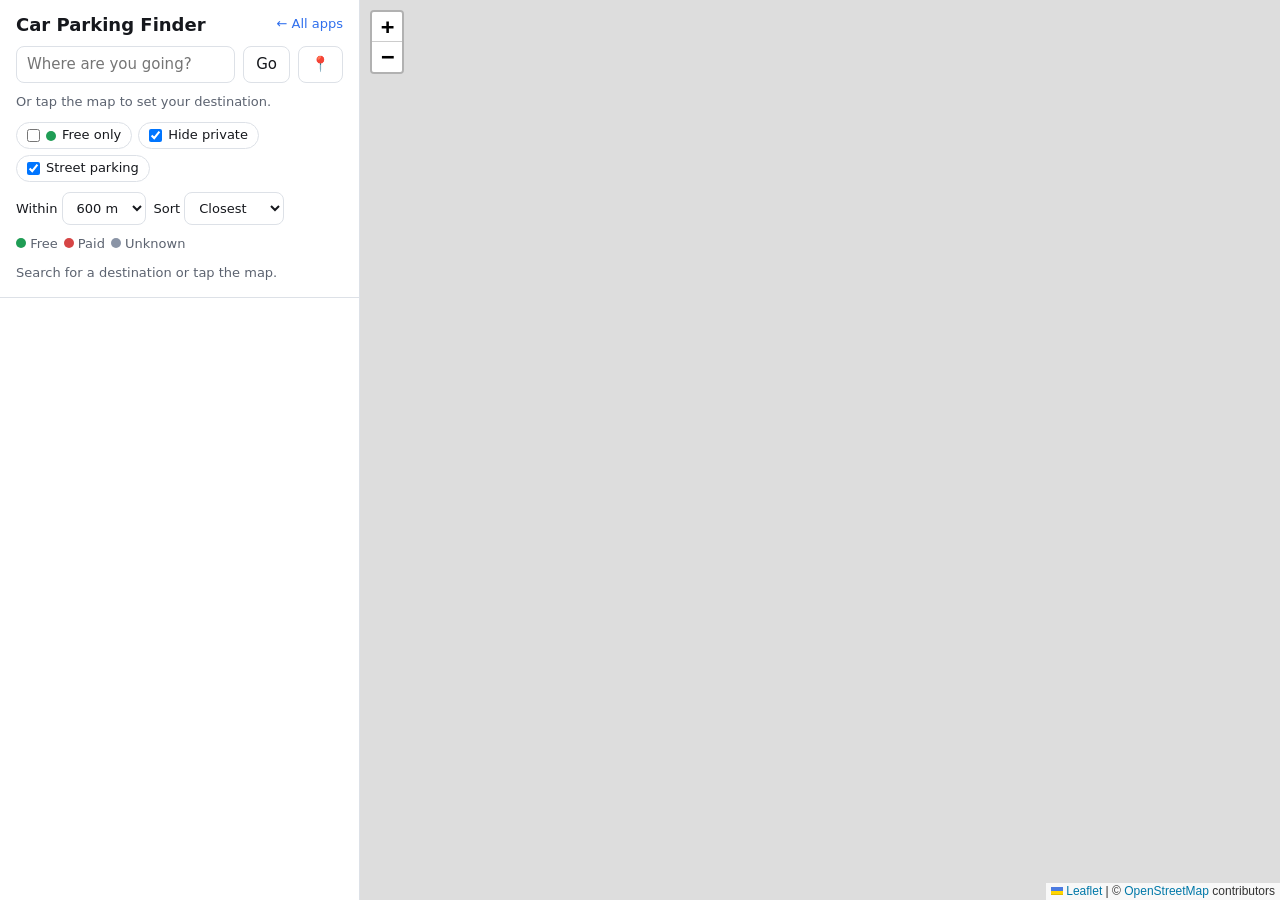
==== apps/car-parking/index.html @ b23f4ded "Add app idea tracker, truck stop map and car parking finder (v0) - index.html + data/ideas.js: track" ====
<!doctype html>
<html lang="en">
<head>
  <meta charset="utf-8" />
  <meta name="viewport" content="width=device-width, initial-scale=1" />
  <title>Car Parking Finder</title>
  <link rel="stylesheet" href="../../shared/vendor/leaflet/leaflet.css" />
  <link rel="stylesheet" href="../../shared/style.css" />
</head>
<body>
  <div class="map-app">
    <aside class="panel">
      <div class="panel-head">
        <div class="title-row">
          <h1>Car Parking Finder</h1>
          <a class="back" href="../../">← All apps</a>
        </div>

        <form class="row" id="searchForm">
          <input type="search" id="place" placeholder="Where are you going?" aria-label="Destination" />
          <button type="submit">Go</button>
          <button type="button" id="locate" title="Use my location">📍</button>
        </form>
        <div class="muted small">Or tap the map to set your destination.</div>

        <div class="chips">
          <label class="chip"><input type="checkbox" id="fFree" /><span class="dot" style="background:#1f9d55"></span>Free only</label>
          <label class="chip"><input type="checkbox" id="fPublic" checked />Hide private</label>
          <label class="chip"><input type="checkbox" id="fStreet" checked />Street parking</label>
        </div>
        <div class="row small">
          <label>Within
            <select id="radius">
              <option value="300">300 m</option>
              <option value="600" selected>600 m</option>
              <option value="1000">1 km</option>
              <option value="2000">2 km</option>
            </select>
          </label>
          <label>Sort
            <select id="sort">
              <option value="dist">Closest</option>
              <option value="free">Free first</option>
              <option value="size">Biggest</option>
            </select>
          </label>
        </div>
        <div class="chips small muted">
          <span><span class="dot" style="background:#1f9d55"></span> Free</span>
          <span><span class="dot" style="background:#d64545"></span> Paid</span>
          <span><span class="dot" style="background:#8a94a6"></span> Unknown</span>
        </div>

        <div class="status" id="status">Search for a destination or tap the map.</div>
      </div>
      <div class="list" id="list"></div>
    </aside>
    <div class="map-wrap"><div id="map"></div></div>
  </div>

  <script src="../../shared/vendor/leaflet/leaflet.js"></script>
  <script src="../../shared/map-utils.js"></script>
  <script src="app.js"></script>
</body>
</html>
---- shared/vendor/leaflet/leaflet.css ----
/* required styles */

.leaflet-pane,
.leaflet-tile,
.leaflet-marker-icon,
.leaflet-marker-shadow,
.leaflet-tile-container,
.leaflet-pane > svg,
.leaflet-pane > canvas,
.leaflet-zoom-box,
.leaflet-image-layer,
.leaflet-layer {
	position: absolute;
	left: 0;
	top: 0;
	}
.leaflet-container {
	overflow: hidden;
	}
.leaflet-tile,
.leaflet-marker-icon,
.leaflet-marker-shadow {
	-webkit-user-select: none;
	   -moz-user-select: none;
	        user-select: none;
	  -webkit-user-drag: none;
	}
/* Prevents IE11 from highlighting tiles in blue */
.leaflet-tile::selection {
	background: transparent;
}
/* Safari renders non-retina tile on retina better with this, but Chrome is worse */
.leaflet-safari .leaflet-tile {
	image-rendering: -webkit-optimize-contrast;
	}
/* hack that prevents hw layers "stretching" when loading new tiles */
.leaflet-safari .leaflet-tile-container {
	width: 1600px;
	height: 1600px;
	-webkit-transform-origin: 0 0;
	}
.leaflet-marker-icon,
.leaflet-marker-shadow {
	display: block;
	}
/* .leaflet-container svg: reset svg max-width decleration shipped in Joomla! (joomla.org) 3.x */
/* .leaflet-container img: map is broken in FF if you have max-width: 100% on tiles */
.leaflet-container .leaflet-overlay-pane svg {
	max-width: none !important;
	max-height: none !important;
	}
.leaflet-container .leaflet-marker-pane img,
.leaflet-container .leaflet-shadow-pane img,
.leaflet-container .leaflet-tile-pane img,
.leaflet-container img.leaflet-image-layer,
.leaflet-container .leaflet-tile {
	max-width: none !important;
	max-height: none !important;
	width: auto;
	padding: 0;
	}

.leaflet-container img.leaflet-tile {
	/* See: https://bugs.chromium.org/p/chromium/issues/detail?id=600120 */
	mix-blend-mode: plus-lighter;
}

.leaflet-container.leaflet-touch-zoom {
	-ms-touch-action: pan-x pan-y;
	touch-action: pan-x pan-y;
	}
.leaflet-container.leaflet-touch-drag {
	-ms-touch-action: pinch-zoom;
	/* Fallback for FF which doesn't support pinch-zoom */
	touch-action: none;
	touch-action: pinch-zoom;
}
.leaflet-container.leaflet-touch-drag.leaflet-touch-zoom {
	-ms-touch-action: none;
	touch-action: none;
}
.leaflet-container {
	-webkit-tap-highlight-color: transparent;
}
.leaflet-container a {
	-webkit-tap-highlight-color: rgba(51, 181, 229, 0.4);
}
.leaflet-tile {
	filter: inherit;
	visibility: hidden;
	}
.leaflet-tile-loaded {
	visibility: inherit;
	}
.leaflet-zoom-box {
	width: 0;
	height: 0;
	-moz-box-sizing: border-box;
	     box-sizing: border-box;
	z-index: 800;
	}
/* workaround for https://bugzilla.mozilla.org/show_bug.cgi?id=888319 */
.leaflet-overlay-pane svg {
	-moz-user-select: none;
	}

.leaflet-pane         { z-index: 400; }

.leaflet-tile-pane    { z-index: 200; }
.leaflet-overlay-pane { z-index: 400; }
.leaflet-shadow-pane  { z-index: 500; }
.leaflet-marker-pane  { z-index: 600; }
.leaflet-tooltip-pane   { z-index: 650; }
.leaflet-popup-pane   { z-index: 700; }

.leaflet-map-pane canvas { z-index: 100; }
.leaflet-map-pane svg    { z-index: 200; }

.leaflet-vml-shape {
	width: 1px;
	height: 1px;
	}
.lvml {
	behavior: url(#default#VML);
	display: inline-block;
	position: absolute;
	}


/* control positioning */

.leaflet-control {
	position: relative;
	z-index: 800;
	pointer-events: visiblePainted; /* IE 9-10 doesn't have auto */
	pointer-events: auto;
	}
.leaflet-top,
.leaflet-bottom {
	position: absolute;
	z-index: 1000;
	pointer-events: none;
	}
.leaflet-top {
	top: 0;
	}
.leaflet-right {
	right: 0;
	}
.leaflet-bottom {
	bottom: 0;
	}
.leaflet-left {
	left: 0;
	}
.leaflet-control {
	float: left;
	clear: both;
	}
.leaflet-right .leaflet-control {
	float: right;
	}
.leaflet-top .leaflet-control {
	margin-top: 10px;
	}
.leaflet-bottom .leaflet-control {
	margin-bottom: 10px;
	}
.leaflet-left .leaflet-control {
	margin-left: 10px;
	}
.leaflet-right .leaflet-control {
	margin-right: 10px;
	}


/* zoom and fade animations */

.leaflet-fade-anim .leaflet-popup {
	opacity: 0;
	-webkit-transition: opacity 0.2s linear;
	   -moz-transition: opacity 0.2s linear;
	        transition: opacity 0.2s linear;
	}
.leaflet-fade-anim .leaflet-map-pane .leaflet-popup {
	opacity: 1;
	}
.leaflet-zoom-animated {
	-webkit-transform-origin: 0 0;
	    -ms-transform-origin: 0 0;
	        transform-origin: 0 0;
	}
svg.leaflet-zoom-animated {
	will-change: transform;
}

.leaflet-zoom-anim .leaflet-zoom-animated {
	-webkit-transition: -webkit-transform 0.25s cubic-bezier(0,0,0.25,1);
	   -moz-transition:    -moz-transform 0.25s cubic-bezier(0,0,0.25,1);
	        transition:         transform 0.25s cubic-bezier(0,0,0.25,1);
	}
.leaflet-zoom-anim .leaflet-tile,
.leaflet-pan-anim .leaflet-tile {
	-webkit-transition: none;
	   -moz-transition: none;
	        transition: none;
	}

.leaflet-zoom-anim .leaflet-zoom-hide {
	visibility: hidden;
	}


/* cursors */

.leaflet-interactive {
	cursor: pointer;
	}
.leaflet-grab {
	cursor: -webkit-grab;
	cursor:    -moz-grab;
	cursor:         grab;
	}
.leaflet-crosshair,
.leaflet-crosshair .leaflet-interactive {
	cursor: crosshair;
	}
.leaflet-popup-pane,
.leaflet-control {
	cursor: auto;
	}
.leaflet-dragging .leaflet-grab,
.leaflet-dragging .leaflet-grab .leaflet-interactive,
.leaflet-dragging .leaflet-marker-draggable {
	cursor: move;
	cursor: -webkit-grabbing;
	cursor:    -moz-grabbing;
	cursor:         grabbing;
	}

/* marker & overlays interactivity */
.leaflet-marker-icon,
.leaflet-marker-shadow,
.leaflet-image-layer,
.leaflet-pane > svg path,
.leaflet-tile-container {
	pointer-events: none;
	}

.leaflet-marker-icon.leaflet-interactive,
.leaflet-image-layer.leaflet-interactive,
.leaflet-pane > svg path.leaflet-interactive,
svg.leaflet-image-layer.leaflet-interactive path {
	pointer-events: visiblePainted; /* IE 9-10 doesn't have auto */
	pointer-events: auto;
	}

/* visual tweaks */

.leaflet-container {
	background: #ddd;
	outline-offset: 1px;
	}
.leaflet-container a {
	color: #0078A8;
	}
.leaflet-zoom-box {
	border: 2px dotted #38f;
	background: rgba(255,255,255,0.5);
	}


/* general typography */
.leaflet-container {
	font-family: "Helvetica Neue", Arial, Helvetica, sans-serif;
	font-size: 12px;
	font-size: 0.75rem;
	line-height: 1.5;
	}


/* general toolbar styles */

.leaflet-bar {
	box-shadow: 0 1px 5px rgba(0,0,0,0.65);
	border-radius: 4px;
	}
.leaflet-bar a {
	background-color: #fff;
	border-bottom: 1px solid #ccc;
	width: 26px;
	height: 26px;
	line-height: 26px;
	display: block;
	text-align: center;
	text-decoration: none;
	color: black;
	}
.leaflet-bar a,
.leaflet-control-layers-toggle {
	background-position: 50% 50%;
	background-repeat: no-repeat;
	display: block;
	}
.leaflet-bar a:hover,
.leaflet-bar a:focus {
	background-color: #f4f4f4;
	}
.leaflet-bar a:first-child {
	border-top-left-radius: 4px;
	border-top-right-radius: 4px;
	}
.leaflet-bar a:last-child {
	border-bottom-left-radius: 4px;
	border-bottom-right-radius: 4px;
	border-bottom: none;
	}
.leaflet-bar a.leaflet-disabled {
	cursor: default;
	background-color: #f4f4f4;
	color: #bbb;
	}

.leaflet-touch .leaflet-bar a {
	width: 30px;
	height: 30px;
	line-height: 30px;
	}
.leaflet-touch .leaflet-bar a:first-child {
	border-top-left-radius: 2px;
	border-top-right-radius: 2px;
	}
.leaflet-touch .leaflet-bar a:last-child {
	border-bottom-left-radius: 2px;
	border-bottom-right-radius: 2px;
	}

/* zoom control */

.leaflet-control-zoom-in,
.leaflet-control-zoom-out {
	font: bold 18px 'Lucida Console', Monaco, monospace;
	text-indent: 1px;
	}

.leaflet-touch .leaflet-control-zoom-in, .leaflet-touch .leaflet-control-zoom-out  {
	font-size: 22px;
	}


/* layers control */

.leaflet-control-layers {
	box-shadow: 0 1px 5px rgba(0,0,0,0.4);
	background: #fff;
	border-radius: 5px;
	}
.leaflet-control-layers-toggle {
	background-image: url(images/layers.png);
	width: 36px;
	height: 36px;
	}
.leaflet-retina .leaflet-control-layers-toggle {
	background-image: url(images/layers-2x.png);
	background-size: 26px 26px;
	}
.leaflet-touch .leaflet-control-layers-toggle {
	width: 44px;
	height: 44px;
	}
.leaflet-control-layers .leaflet-control-layers-list,
.leaflet-control-layers-expanded .leaflet-control-layers-toggle {
	display: none;
	}
.leaflet-control-layers-expanded .leaflet-control-layers-list {
	display: block;
	position: relative;
	}
.leaflet-control-layers-expanded {
	padding: 6px 10px 6px 6px;
	color: #333;
	background: #fff;
	}
.leaflet-control-layers-scrollbar {
	overflow-y: scroll;
	overflow-x: hidden;
	padding-right: 5px;
	}
.leaflet-control-layers-selector {
	margin-top: 2px;
	position: relative;
	top: 1px;
	}
.leaflet-control-layers label {
	display: block;
	font-size: 13px;
	font-size: 1.08333em;
	}
.leaflet-control-layers-separator {
	height: 0;
	border-top: 1px solid #ddd;
	margin: 5px -10px 5px -6px;
	}

/* Default icon URLs */
.leaflet-default-icon-path { /* used only in path-guessing heuristic, see L.Icon.Default */
	background-image: url(images/marker-icon.png);
	}


/* attribution and scale controls */

.leaflet-container .leaflet-control-attribution {
	background: #fff;
	background: rgba(255, 255, 255, 0.8);
	margin: 0;
	}
.leaflet-control-attribution,
.leaflet-control-scale-line {
	padding: 0 5px;
	color: #333;
	line-height: 1.4;
	}
.leaflet-control-attribution a {
	text-decoration: none;
	}
.leaflet-control-attribution a:hover,
.leaflet-control-attribution a:focus {
	text-decoration: underline;
	}
.leaflet-attribution-flag {
	display: inline !important;
	vertical-align: baseline !important;
	width: 1em;
	height: 0.6669em;
	}
.leaflet-left .leaflet-control-scale {
	margin-left: 5px;
	}
.leaflet-bottom .leaflet-control-scale {
	margin-bottom: 5px;
	}
.leaflet-control-scale-line {
	border: 2px solid #777;
	border-top: none;
	line-height: 1.1;
	padding: 2px 5px 1px;
	white-space: nowrap;
	-moz-box-sizing: border-box;
	     box-sizing: border-box;
	background: rgba(255, 255, 255, 0.8);
	text-shadow: 1px 1px #fff;
	}
.leaflet-control-scale-line:not(:first-child) {
	border-top: 2px solid #777;
	border-bottom: none;
	margin-top: -2px;
	}
.leaflet-control-scale-line:not(:first-child):not(:last-child) {
	border-bottom: 2px solid #777;
	}

.leaflet-touch .leaflet-control-attribution,
.leaflet-touch .leaflet-control-layers,
.leaflet-touch .leaflet-bar {
	box-shadow: none;
	}
.leaflet-touch .leaflet-control-layers,
.leaflet-touch .leaflet-bar {
	border: 2px solid rgba(0,0,0,0.2);
	background-clip: padding-box;
	}


/* popup */

.leaflet-popup {
	position: absolute;
	text-align: center;
	margin-bottom: 20px;
	}
.leaflet-popup-content-wrapper {
	padding: 1px;
	text-align: left;
	border-radius: 12px;
	}
.leaflet-popup-content {
	margin: 13px 24px 13px 20px;
	line-height: 1.3;
	font-size: 13px;
	font-size: 1.08333em;
	min-height: 1px;
	}
.leaflet-popup-content p {
	margin: 17px 0;
	margin: 1.3em 0;
	}
.leaflet-popup-tip-container {
	width: 40px;
	height: 20px;
	position: absolute;
	left: 50%;
	margin-top: -1px;
	margin-left: -20px;
	overflow: hidden;
	pointer-events: none;
	}
.leaflet-popup-tip {
	width: 17px;
	height: 17px;
	padding: 1px;

	margin: -10px auto 0;
	pointer-events: auto;

	-webkit-transform: rotate(45deg);
	   -moz-transform: rotate(45deg);
	    -ms-transform: rotate(45deg);
	        transform: rotate(45deg);
	}
.leaflet-popup-content-wrapper,
.leaflet-popup-tip {
	background: white;
	color: #333;
	box-shadow: 0 3px 14px rgba(0,0,0,0.4);
	}
.leaflet-container a.leaflet-popup-close-button {
	position: absolute;
	top: 0;
	right: 0;
	border: none;
	text-align: center;
	width: 24px;
	height: 24px;
	font: 16px/24px Tahoma, Verdana, sans-serif;
	color: #757575;
	text-decoration: none;
	background: transparent;
	}
.leaflet-container a.leaflet-popup-close-button:hover,
.leaflet-container a.leaflet-popup-close-button:focus {
	color: #585858;
	}
.leaflet-popup-scrolled {
	overflow: auto;
	}

.leaflet-oldie .leaflet-popup-content-wrapper {
	-ms-zoom: 1;
	}
.leaflet-oldie .leaflet-popup-tip {
	width: 24px;
	margin: 0 auto;

	-ms-filter: "progid:DXImageTransform.Microsoft.Matrix(M11=0.70710678, M12=0.70710678, M21=-0.70710678, M22=0.70710678)";
	filter: progid:DXImageTransform.Microsoft.Matrix(M11=0.70710678, M12=0.70710678, M21=-0.70710678, M22=0.70710678);
	}

.leaflet-oldie .leaflet-control-zoom,
.leaflet-oldie .leaflet-control-layers,
.leaflet-oldie .leaflet-popup-content-wrapper,
.leaflet-oldie .leaflet-popup-tip {
	border: 1px solid #999;
	}


/* div icon */

.leaflet-div-icon {
	background: #fff;
	border: 1px solid #666;
	}


/* Tooltip */
/* Base styles for the element that has a tooltip */
.leaflet-tooltip {
	position: absolute;
	padding: 6px;
	background-color: #fff;
	border: 1px solid #fff;
	border-radius: 3px;
	color: #222;
	white-space: nowrap;
	-webkit-user-select: none;
	-moz-user-select: none;
	-ms-user-select: none;
	user-select: none;
	pointer-events: none;
	box-shadow: 0 1px 3px rgba(0,0,0,0.4);
	}
.leaflet-tooltip.leaflet-interactive {
	cursor: pointer;
	pointer-events: auto;
	}
.leaflet-tooltip-top:before,
.leaflet-tooltip-bottom:before,
.leaflet-tooltip-left:before,
.leaflet-tooltip-right:before {
	position: absolute;
	pointer-events: none;
	border: 6px solid transparent;
	background: transparent;
	content: "";
	}

/* Directions */

.leaflet-tooltip-bottom {
	margin-top: 6px;
}
.leaflet-tooltip-top {
	margin-top: -6px;
}
.leaflet-tooltip-bottom:before,
.leaflet-tooltip-top:before {
	left: 50%;
	margin-left: -6px;
	}
.leaflet-tooltip-top:before {
	bottom: 0;
	margin-bottom: -12px;
	border-top-color: #fff;
	}
.leaflet-tooltip-bottom:before {
	top: 0;
	margin-top: -12px;
	margin-left: -6px;
	border-bottom-color: #fff;
	}
.leaflet-tooltip-left {
	margin-left: -6px;
}
.leaflet-tooltip-right {
	margin-left: 6px;
}
.leaflet-tooltip-left:before,
.leaflet-tooltip-right:before {
	top: 50%;
	margin-top: -6px;
	}
.leaflet-tooltip-left:before {
	right: 0;
	margin-right: -12px;
	border-left-color: #fff;
	}
.leaflet-tooltip-right:before {
	left: 0;
	margin-left: -12px;
	border-right-color: #fff;
	}

/* Printing */

@media print {
	/* Prevent printers from removing background-images of controls. */
	.leaflet-control {
		-webkit-print-color-adjust: exact;
		print-color-adjust: exact;
		}
	}
---- shared/style.css ----
/* Shared look for all J&E apps. Colors are tokens so light/dark both work. */
:root {
  --bg: #f6f7f9;
  --surface: #ffffff;
  --surface-2: #eef0f4;
  --text: #16181d;
  --muted: #5c6370;
  --border: #dde1e7;
  --accent: #2f6fed;
  --accent-text: #ffffff;
  --ok: #1f9d55;
  --warn: #c27c0e;
  --bad: #d64545;
  --radius: 12px;
  --shadow: 0 1px 2px rgba(0, 0, 0, 0.06), 0 2px 8px rgba(0, 0, 0, 0.05);
  color-scheme: light;
}
@media (prefers-color-scheme: dark) {
  :root {
    --bg: #111317;
    --surface: #1a1d23;
    --surface-2: #23272f;
    --text: #e8eaee;
    --muted: #9aa2ae;
    --border: #2e333c;
    --accent: #5b8cff;
    --accent-text: #0b0d10;
    --ok: #3ccf7e;
    --warn: #f0b04a;
    --bad: #ff6b6b;
    --shadow: none;
    color-scheme: dark;
  }
}

* { box-sizing: border-box; }
html, body { margin: 0; }
body {
  background: var(--bg);
  color: var(--text);
  font: 15px/1.45 system-ui, -apple-system, "Segoe UI", Roboto, sans-serif;
}
a { color: var(--accent); }
h1, h2, h3 { line-height: 1.2; margin: 0; }

button, .btn {
  font: inherit;
  cursor: pointer;
  border: 1px solid var(--border);
  background: var(--surface);
  color: var(--text);
  border-radius: 8px;
  padding: 7px 12px;
  text-decoration: none;
  display: inline-flex;
  align-items: center;
  gap: 6px;
}
button:hover, .btn:hover { background: var(--surface-2); }
button.primary, .btn.primary {
  background: var(--accent);
  border-color: var(--accent);
  color: var(--accent-text);
  font-weight: 600;
}
button.primary:hover { filter: brightness(1.08); }
button:disabled { opacity: 0.55; cursor: default; }

input, select {
  font: inherit;
  color: var(--text);
  background: var(--surface);
  border: 1px solid var(--border);
  border-radius: 8px;
  padding: 7px 10px;
  min-width: 0;
}

.muted { color: var(--muted); }
.small { font-size: 13px; }

/* ---------- Map app layout (truck stops + car parking) ---------- */
.map-app {
  display: grid;
  grid-template-columns: 360px 1fr;
  height: 100dvh;
}
.map-app .panel {
  background: var(--surface);
  border-right: 1px solid var(--border);
  display: flex;
  flex-direction: column;
  min-height: 0;
}
.map-app .panel-head {
  padding: 14px 16px;
  border-bottom: 1px solid var(--border);
  display: grid;
  gap: 10px;
}
.map-app .panel-head .title-row {
  display: flex; align-items: center; justify-content: space-between; gap: 8px;
}
.map-app .panel-head h1 { font-size: 18px; }
.map-app .back { font-size: 13px; text-decoration: none; }
.map-app .row { display: flex; gap: 8px; flex-wrap: wrap; align-items: center; }
.map-app .row > input[type="search"] { flex: 1; }
.map-app .status { font-size: 13px; color: var(--muted); min-height: 1.2em; }
.map-app .status.error { color: var(--bad); }
.map-app .list { overflow-y: auto; flex: 1; padding: 6px 0; }
.map-app .item {
  padding: 10px 16px;
  border-bottom: 1px solid var(--border);
  cursor: pointer;
  display: grid;
  gap: 2px;
}
.map-app .item:hover { background: var(--surface-2); }
.map-app .item .name { font-weight: 600; display: flex; align-items: center; gap: 8px; }
.map-app .item .meta { font-size: 13px; color: var(--muted); }
.map-app #map { height: 100%; width: 100%; }

.dot {
  width: 10px; height: 10px; border-radius: 50%;
  display: inline-block; flex: none;
}
.chips { display: flex; flex-wrap: wrap; gap: 6px; }
.chip {
  display: inline-flex; align-items: center; gap: 6px;
  font-size: 13px;
  border: 1px solid var(--border);
  border-radius: 999px;
  padding: 3px 10px;
  background: var(--surface);
  cursor: pointer;
  user-select: none;
}
.chip input { margin: 0; }
.tag {
  font-size: 12px;
  padding: 1px 7px;
  border-radius: 999px;
  background: var(--surface-2);
  color: var(--muted);
  white-space: nowrap;
}

.card-box {
  border: 1px solid var(--border);
  border-radius: 10px;
  padding: 10px 12px;
  background: var(--surface-2);
  display: grid;
  gap: 6px;
  font-size: 14px;
}

/* Leaflet popups follow the theme */
.leaflet-popup-content-wrapper, .leaflet-popup-tip {
  background: var(--surface); color: var(--text);
}
.leaflet-popup-content { font: 14px/1.4 system-ui, sans-serif; }
.leaflet-popup-content b { font-size: 15px; }

/* Phone: map on top, list below */
@media (max-width: 760px) {
  .map-app {
    grid-template-columns: 1fr;
    grid-template-rows: 50dvh 1fr;
    height: 100dvh;
  }
  .map-app .map-wrap { order: -1; }
  .map-app .panel { border-right: none; border-top: 1px solid var(--border); }
}
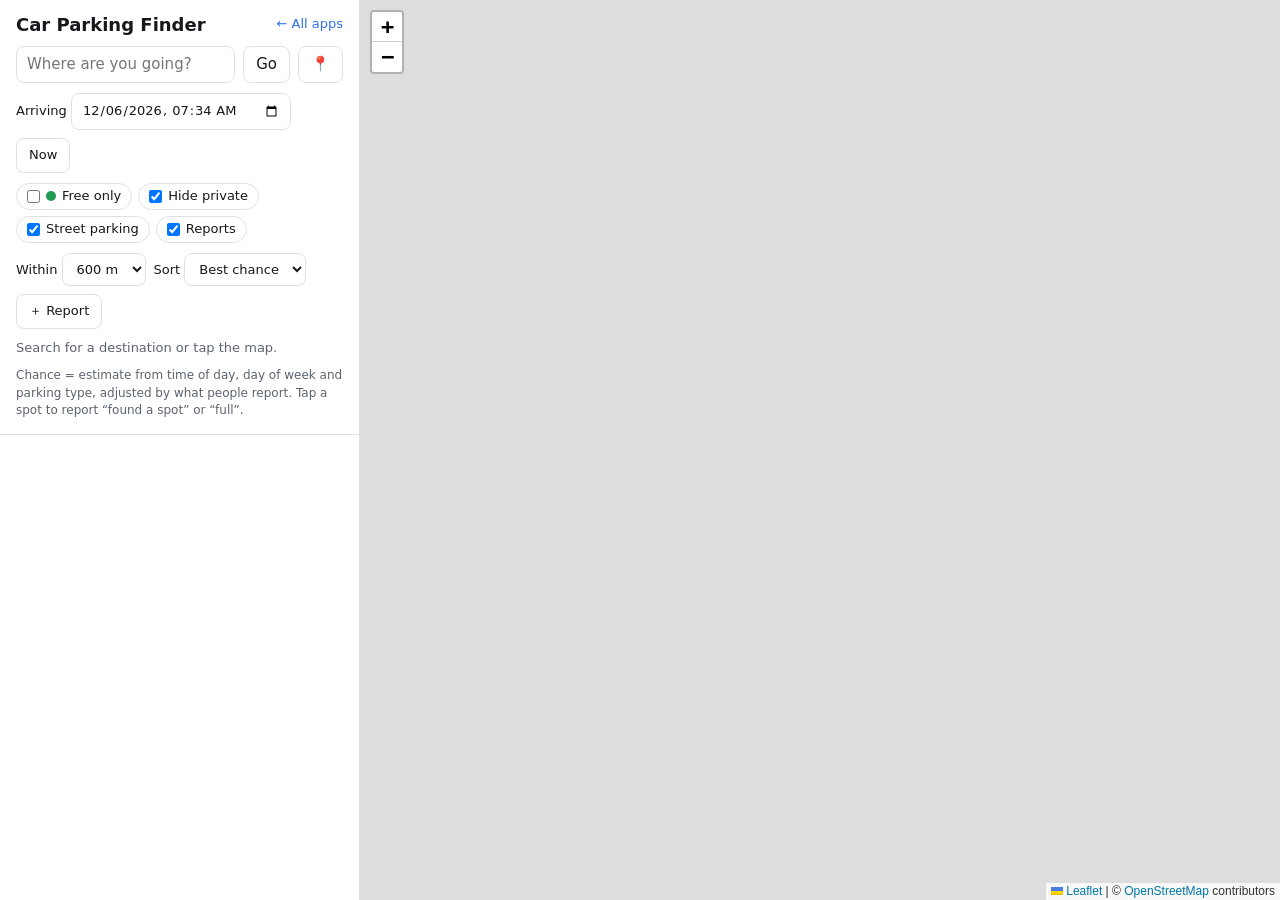
==== commit 9acef028: "Car parking v1: faster loading, arrival time, chance estimate, check-ins, photo reports - map-utils:" ====
--- a/apps/car-parking/index.html
+++ b/apps/car-parking/index.html
@@ -6,6 +6,26 @@
   <title>Car Parking Finder</title>
   <link rel="stylesheet" href="../../shared/vendor/leaflet/leaflet.css" />
   <link rel="stylesheet" href="../../shared/style.css" />
+  <style>
+    .chance { font-size: 12px; font-weight: 700; padding: 1px 8px; border-radius: 999px; border: 1px solid currentColor; white-space: nowrap; }
+    .item .name { justify-content: space-between; }
+    .item .name > span:first-child { display: flex; align-items: center; gap: 8px; min-width: 0; }
+    .sheet { display: grid; gap: 10px; }
+    .sheet[hidden] { display: none; }
+    .types { display: grid; grid-template-columns: 1fr 1fr; gap: 6px; }
+    .types label { display: flex; align-items: center; gap: 6px; border: 1px solid var(--border); border-radius: 8px; padding: 7px 8px; font-size: 13px; cursor: pointer; background: var(--surface); }
+    .types input { margin: 0; }
+    textarea { font: inherit; color: var(--text); background: var(--surface); border: 1px solid var(--border); border-radius: 8px; padding: 7px 10px; resize: vertical; min-height: 54px; }
+    .popup-actions { display: flex; gap: 6px; margin-top: 8px; flex-wrap: wrap; }
+    .popup-actions button { padding: 4px 9px; font-size: 13px; }
+    .popup-photo { display: block; max-width: 220px; max-height: 220px; border-radius: 6px; margin-top: 6px; }
+    .estimate-note { font-size: 12px; color: var(--muted); }
+    .crosshair { position: absolute; left: 50%; top: 50%; width: 26px; height: 26px; margin: -13px 0 0 -13px; z-index: 500; pointer-events: none; }
+    .crosshair::before, .crosshair::after { content: ""; position: absolute; background: var(--accent); }
+    .crosshair::before { left: 12px; top: 0; width: 2px; height: 26px; }
+    .crosshair::after { top: 12px; left: 0; height: 2px; width: 26px; }
+    .map-wrap { position: relative; }
+  </style>
 </head>
 <body>
   <div class="map-app">
@@ -16,50 +36,69 @@
           <a class="back" href="../../">← All apps</a>
         </div>
 
-        <form class="row" id="searchForm">
-          <input type="search" id="place" placeholder="Where are you going?" aria-label="Destination" />
-          <button type="submit">Go</button>
-          <button type="button" id="locate" title="Use my location">📍</button>
-        </form>
-        <div class="muted small">Or tap the map to set your destination.</div>
-
-        <div class="chips">
-          <label class="chip"><input type="checkbox" id="fFree" /><span class="dot" style="background:#1f9d55"></span>Free only</label>
-          <label class="chip"><input type="checkbox" id="fPublic" checked />Hide private</label>
-          <label class="chip"><input type="checkbox" id="fStreet" checked />Street parking</label>
-        </div>
-        <div class="row small">
-          <label>Within
-            <select id="radius">
-              <option value="300">300 m</option>
-              <option value="600" selected>600 m</option>
-              <option value="1000">1 km</option>
-              <option value="2000">2 km</option>
-            </select>
-          </label>
-          <label>Sort
-            <select id="sort">
-              <option value="dist">Closest</option>
-              <option value="free">Free first</option>
-              <option value="size">Biggest</option>
-            </select>
-          </label>
-        </div>
-        <div class="chips small muted">
-          <span><span class="dot" style="background:#1f9d55"></span> Free</span>
-          <span><span class="dot" style="background:#d64545"></span> Paid</span>
-          <span><span class="dot" style="background:#8a94a6"></span> Unknown</span>
+        <!-- Search view -->
+        <div id="searchView" class="sheet">
+          <form class="row" id="searchForm">
+            <input type="search" id="place" placeholder="Where are you going?" aria-label="Destination" />
+            <button type="submit">Go</button>
+            <button type="button" id="locate" title="Use my location" aria-label="Use my location">📍</button>
+          </form>
+          <div class="row small">
+            <label>Arriving <input type="datetime-local" id="when" /></label>
+            <button type="button" id="now">Now</button>
+          </div>
+          <div class="chips">
+            <label class="chip"><input type="checkbox" id="fFree" /><span class="dot" style="background:#1f9d55"></span>Free only</label>
+            <label class="chip"><input type="checkbox" id="fPublic" checked />Hide private</label>
+            <label class="chip"><input type="checkbox" id="fStreet" checked />Street parking</label>
+            <label class="chip"><input type="checkbox" id="fReports" checked />Reports</label>
+          </div>
+          <div class="row small">
+            <label>Within
+              <select id="radius">
+                <option value="300">300 m</option>
+                <option value="600" selected>600 m</option>
+                <option value="1000">1 km</option>
+              </select>
+            </label>
+            <label>Sort
+              <select id="sort">
+                <option value="chance">Best chance</option>
+                <option value="dist">Closest</option>
+                <option value="free">Free first</option>
+              </select>
+            </label>
+            <button type="button" id="reportBtn">＋ Report</button>
+          </div>
+          <div class="status" id="status">Search for a destination or tap the map.</div>
+          <div class="estimate-note">Chance = estimate from time of day, day of week and parking type, adjusted by what people report. Tap a spot to report “found a spot” or “full”.</div>
         </div>
 
-        <div class="status" id="status">Search for a destination or tap the map.</div>
+        <!-- Report view -->
+        <form id="reportView" class="sheet" hidden>
+          <b>New report</b>
+          <div class="muted small">Move the map so the cross is on the spot.</div>
+          <div class="types" id="reportTypes"></div>
+          <label class="small">Photo (e.g. the road sign)
+            <input type="file" id="photo" accept="image/*" capture="environment" />
+          </label>
+          <textarea id="note" placeholder="What does it say? e.g. “Parking 8–18 max 2h, Thursdays 0–6 street cleaning”"></textarea>
+          <div class="row">
+            <button type="submit" class="primary">Save report</button>
+            <button type="button" id="cancelReport">Cancel</button>
+          </div>
+          <div class="muted small">Reports are only saved on this phone for now. Sharing them with every user needs a server (next step).</div>
+        </form>
       </div>
       <div class="list" id="list"></div>
     </aside>
-    <div class="map-wrap"><div id="map"></div></div>
+    <div class="map-wrap"><div id="map"></div><div class="crosshair" id="crosshair" hidden></div></div>
   </div>
 
   <script src="../../shared/vendor/leaflet/leaflet.js"></script>
   <script src="../../shared/map-utils.js"></script>
+  <script src="model.js"></script>
+  <script src="reports.js"></script>
   <script src="app.js"></script>
 </body>
 </html>
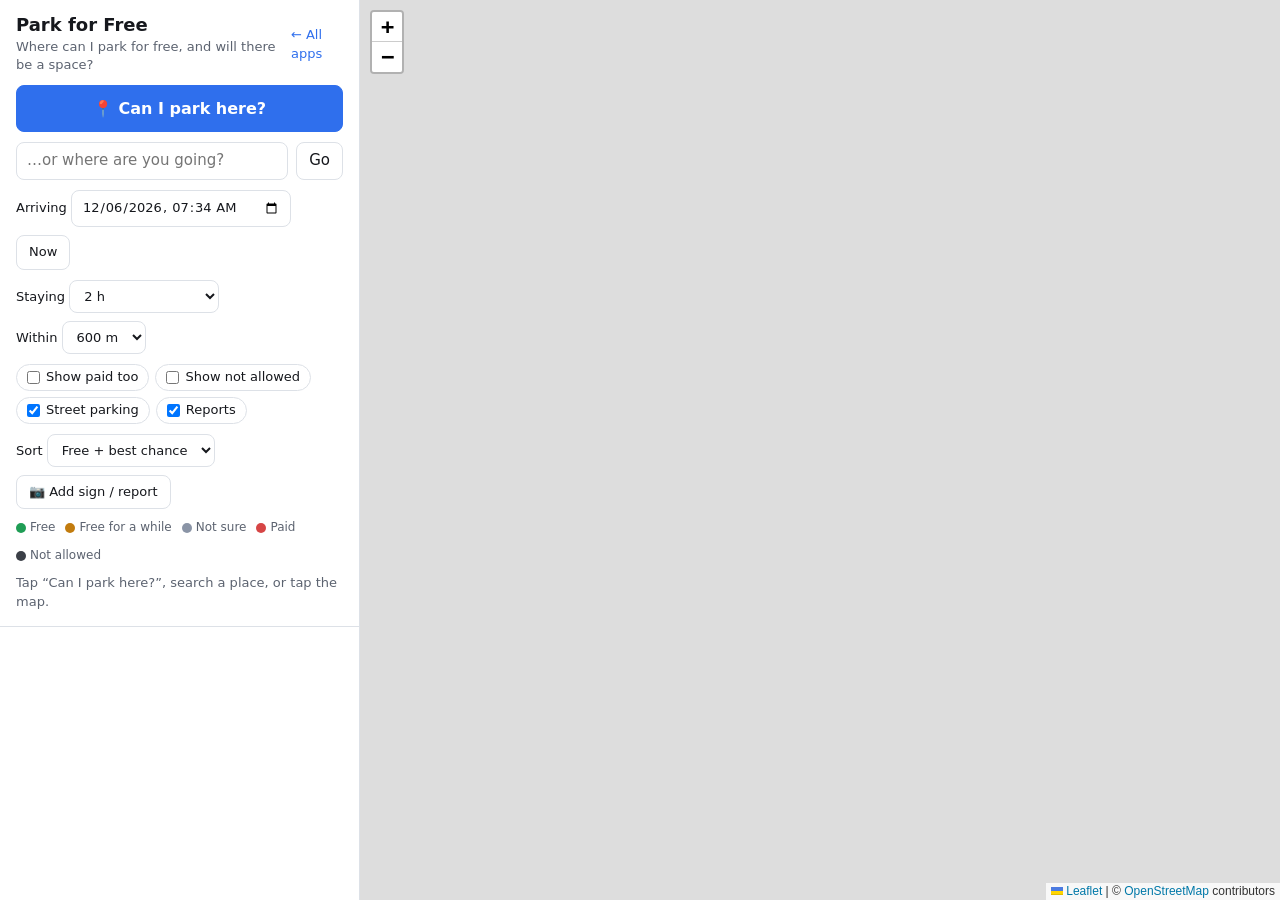
==== commit 7ab69964: "Park for Free v2: can-I-park-here answer, free/paid rules for your stay, better chance model - sched" ====
--- a/apps/car-parking/index.html
+++ b/apps/car-parking/index.html
@@ -3,15 +3,19 @@
 <head>
   <meta charset="utf-8" />
   <meta name="viewport" content="width=device-width, initial-scale=1" />
-  <title>Car Parking Finder</title>
+  <title>Park for Free</title>
   <link rel="stylesheet" href="../../shared/vendor/leaflet/leaflet.css" />
   <link rel="stylesheet" href="../../shared/style.css" />
   <style>
-    .chance { font-size: 12px; font-weight: 700; padding: 1px 8px; border-radius: 999px; border: 1px solid currentColor; white-space: nowrap; }
+    .subtitle { font-size: 13px; color: var(--muted); margin-top: 2px; }
+    .big-btn { justify-content: center; padding: 11px 14px; font-size: 16px; width: 100%; }
+    .verdict { font-size: 12px; font-weight: 700; padding: 1px 8px; border-radius: 999px; color: #fff; white-space: nowrap; }
+    .chance { font-size: 12px; font-weight: 700; white-space: nowrap; }
     .item .name { justify-content: space-between; }
     .item .name > span:first-child { display: flex; align-items: center; gap: 8px; min-width: 0; }
+    .item .badges { display: flex; gap: 6px; align-items: center; flex: none; }
     .sheet { display: grid; gap: 10px; }
-    .sheet[hidden] { display: none; }
+    .sheet[hidden], [hidden] { display: none !important; }
     .types { display: grid; grid-template-columns: 1fr 1fr; gap: 6px; }
     .types label { display: flex; align-items: center; gap: 6px; border: 1px solid var(--border); border-radius: 8px; padding: 7px 8px; font-size: 13px; cursor: pointer; background: var(--surface); }
     .types input { margin: 0; }
@@ -25,6 +29,28 @@
     .crosshair::before { left: 12px; top: 0; width: 2px; height: 26px; }
     .crosshair::after { top: 12px; left: 0; height: 2px; width: 26px; }
     .map-wrap { position: relative; }
+
+    /* "Can I park here?" answer */
+    .answer { border-left: 5px solid var(--muted); }
+    .answer .headline { font-size: 17px; font-weight: 700; }
+    .answer .row button { padding: 5px 10px; font-size: 13px; }
+
+    /* Area chance + best time */
+    .area .headline { font-size: 15px; }
+    .area .big { font-size: 22px; font-weight: 800; }
+    .bands { display: flex; gap: 10px; flex-wrap: wrap; font-size: 13px; color: var(--muted); }
+    .bands b { color: var(--text); }
+    .bars { display: grid; grid-template-columns: repeat(18, 1fr); gap: 2px; align-items: end; height: 46px; }
+    .bars button { padding: 0; border: none; border-radius: 3px 3px 0 0; min-height: 3px; cursor: pointer; opacity: .8; }
+    .bars button.now { opacity: 1; outline: 2px solid var(--text); outline-offset: 1px; }
+    .bar-labels { display: grid; grid-template-columns: repeat(6, 1fr); font-size: 11px; color: var(--muted); }
+    .legend { display: flex; gap: 10px; flex-wrap: wrap; font-size: 12px; color: var(--muted); }
+    .legend span { display: inline-flex; align-items: center; gap: 4px; }
+
+    @media (max-width: 760px) {
+      .map-app .panel { overflow-y: auto; }
+      .map-app .list { overflow: visible; flex: none; }
+    }
   </style>
 </head>
 <body>
@@ -32,28 +58,36 @@
     <aside class="panel">
       <div class="panel-head">
         <div class="title-row">
-          <h1>Car Parking Finder</h1>
+          <div>
+            <h1>Park for Free</h1>
+            <div class="subtitle">Where can I park for free, and will there be a space?</div>
+          </div>
           <a class="back" href="../../">← All apps</a>
         </div>
 
         <!-- Search view -->
         <div id="searchView" class="sheet">
+          <button type="button" class="primary big-btn" id="hereBtn">📍 Can I park here?</button>
           <form class="row" id="searchForm">
-            <input type="search" id="place" placeholder="Where are you going?" aria-label="Destination" />
+            <input type="search" id="place" placeholder="…or where are you going?" aria-label="Destination" />
             <button type="submit">Go</button>
-            <button type="button" id="locate" title="Use my location" aria-label="Use my location">📍</button>
           </form>
           <div class="row small">
             <label>Arriving <input type="datetime-local" id="when" /></label>
             <button type="button" id="now">Now</button>
           </div>
-          <div class="chips">
-            <label class="chip"><input type="checkbox" id="fFree" /><span class="dot" style="background:#1f9d55"></span>Free only</label>
-            <label class="chip"><input type="checkbox" id="fPublic" checked />Hide private</label>
-            <label class="chip"><input type="checkbox" id="fStreet" checked />Street parking</label>
-            <label class="chip"><input type="checkbox" id="fReports" checked />Reports</label>
-          </div>
           <div class="row small">
+            <label>Staying
+              <select id="stay">
+                <option value="30">30 min</option>
+                <option value="60">1 h</option>
+                <option value="120" selected>2 h</option>
+                <option value="180">3 h</option>
+                <option value="240">4 h</option>
+                <option value="480">Work day (8 h)</option>
+                <option value="720">Overnight (12 h)</option>
+              </select>
+            </label>
             <label>Within
               <select id="radius">
                 <option value="300">300 m</option>
@@ -61,17 +95,28 @@
                 <option value="1000">1 km</option>
               </select>
             </label>
+          </div>
+
+          <div class="card-box answer" id="answer" hidden></div>
+          <div class="card-box area" id="area" hidden></div>
+
+          <div class="chips">
+            <label class="chip"><input type="checkbox" id="fPaid" />Show paid too</label>
+            <label class="chip"><input type="checkbox" id="fNo" />Show not allowed</label>
+            <label class="chip"><input type="checkbox" id="fStreet" checked />Street parking</label>
+            <label class="chip"><input type="checkbox" id="fReports" checked />Reports</label>
+          </div>
+          <div class="row small">
             <label>Sort
               <select id="sort">
-                <option value="chance">Best chance</option>
+                <option value="best">Free + best chance</option>
                 <option value="dist">Closest</option>
-                <option value="free">Free first</option>
               </select>
             </label>
-            <button type="button" id="reportBtn">＋ Report</button>
+            <button type="button" id="reportBtn">📷 Add sign / report</button>
           </div>
-          <div class="status" id="status">Search for a destination or tap the map.</div>
-          <div class="estimate-note">Chance = estimate from time of day, day of week and parking type, adjusted by what people report. Tap a spot to report “found a spot” or “full”.</div>
+          <div class="legend" id="legend"></div>
+          <div class="status" id="status">Tap “Can I park here?”, search a place, or tap the map.</div>
         </div>
 
         <!-- Report view -->
@@ -84,10 +129,10 @@
           </label>
           <textarea id="note" placeholder="What does it say? e.g. “Parking 8–18 max 2h, Thursdays 0–6 street cleaning”"></textarea>
           <div class="row">
-            <button type="submit" class="primary">Save report</button>
+            <button type="submit" class="primary" id="saveReport">Save report</button>
             <button type="button" id="cancelReport">Cancel</button>
           </div>
-          <div class="muted small">Reports are only saved on this phone for now. Sharing them with every user needs a server (next step).</div>
+          <div class="muted small">Reports are shared with everyone using the app. Sign photos are read by AI and become the rules for that street, so the next driver doesn't need to check.</div>
         </form>
       </div>
       <div class="list" id="list"></div>
@@ -97,6 +142,9 @@
 
   <script src="../../shared/vendor/leaflet/leaflet.js"></script>
   <script src="../../shared/map-utils.js"></script>
+  <script src="../../shared/supabase-config.js"></script>
+  <script src="schedule.js"></script>
+  <script src="rules.js"></script>
   <script src="model.js"></script>
   <script src="reports.js"></script>
   <script src="app.js"></script>
